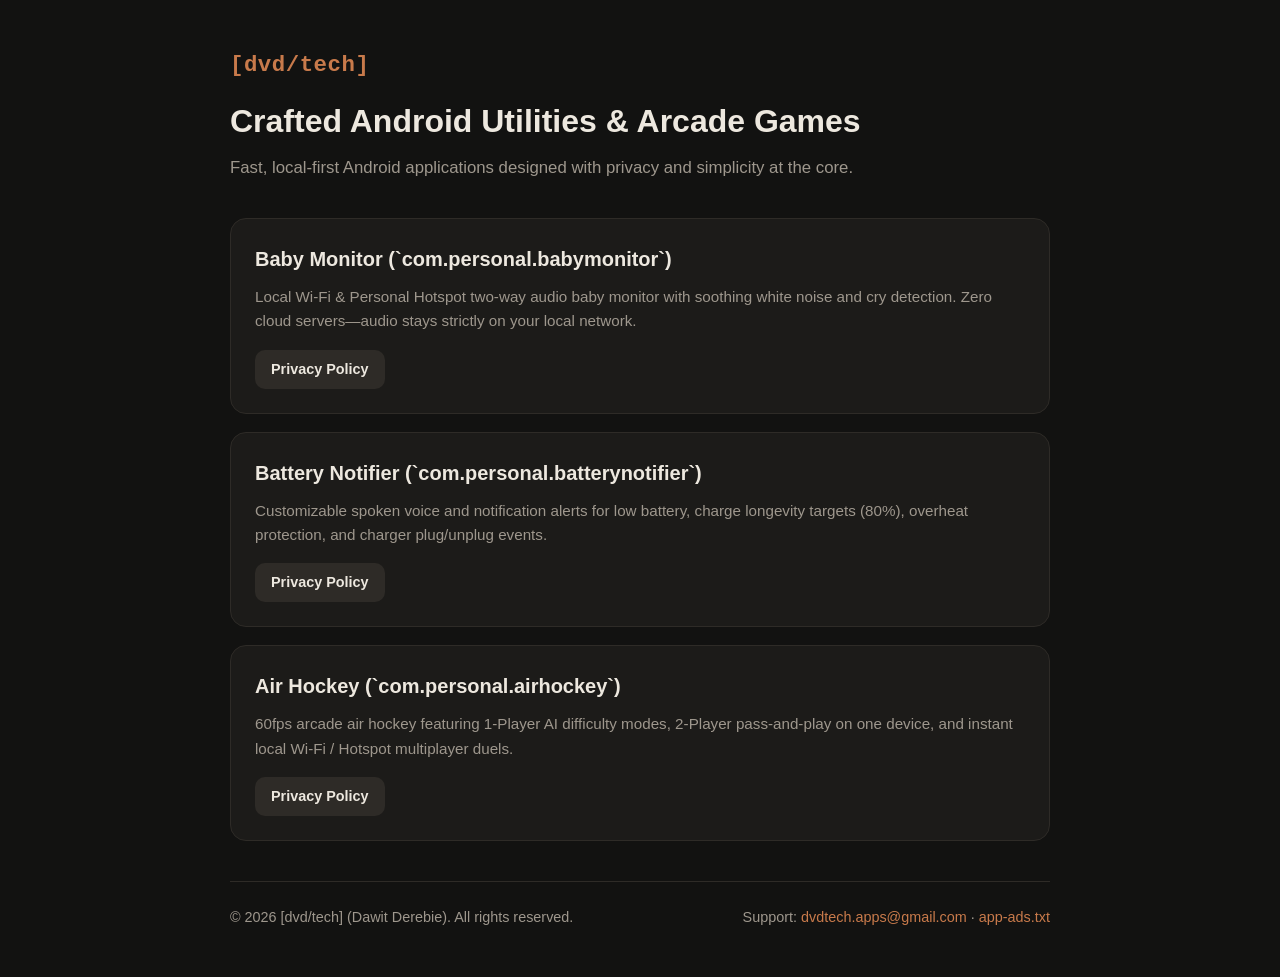
==== index.html @ 8755b87b "Publish [dvd/tech] privacy policies and AdMob app-ads.txt" ====
<!DOCTYPE html>
<html lang="en">
<head>
  <meta charset="UTF-8">
  <meta name="viewport" content="width=device-width, initial-scale=1.0">
  <title>[dvd/tech] — Mobile Apps & Privacy Policies</title>
  <style>
    :root {
      --bg: #121211;
      --card: #1C1B19;
      --border: #2E2B27;
      --text: #EDE8DF;
      --subtle: #9E978D;
      --accent: #C87A4B;
      --blue: #2878E8;
      --green: #22A06B;
    }
    * { box-sizing: border-box; margin: 0; padding: 0; }
    body {
      font-family: -apple-system, BlinkMacSystemFont, "Segoe UI", Roboto, sans-serif;
      background: var(--bg);
      color: var(--text);
      line-height: 1.6;
      padding: 48px 20px;
    }
    .container { max-width: 820px; margin: 0 auto; }
    .brand {
      display: inline-block;
      font-family: ui-monospace, SFMono-Regular, Menlo, monospace;
      font-weight: 700;
      font-size: 1.4rem;
      color: var(--accent);
      margin-bottom: 12px;
      letter-spacing: 0.5px;
    }
    h1 { font-size: 2rem; font-weight: 800; margin-bottom: 8px; }
    p.lead { color: var(--subtle); font-size: 1.05rem; margin-bottom: 36px; }
    .grid { display: grid; gap: 18px; margin-bottom: 40px; }
    .card {
      background: var(--card);
      border: 1px solid var(--border);
      border-radius: 16px;
      padding: 24px;
      display: flex;
      flex-direction: column;
      gap: 10px;
    }
    .card h2 { font-size: 1.25rem; font-weight: 700; }
    .card p { color: var(--subtle); font-size: 0.95rem; }
    .links { display: flex; gap: 12px; margin-top: 6px; flex-wrap: wrap; }
    a.btn {
      display: inline-block;
      padding: 8px 16px;
      border-radius: 10px;
      background: var(--border);
      color: var(--text);
      text-decoration: none;
      font-size: 0.9rem;
      font-weight: 600;
      transition: opacity 0.15s;
    }
    a.btn:hover { opacity: 0.85; }
    footer {
      border-top: 1px solid var(--border);
      padding-top: 24px;
      color: var(--subtle);
      font-size: 0.9rem;
      display: flex;
      justify-content: space-between;
      flex-wrap: wrap;
      gap: 12px;
    }
    footer a { color: var(--accent); text-decoration: none; }
  </style>
</head>
<body>
  <div class="container">
    <div class="brand">[dvd/tech]</div>
    <h1>Crafted Android Utilities & Arcade Games</h1>
    <p class="lead">Fast, local-first Android applications designed with privacy and simplicity at the core.</p>

    <div class="grid">
      <div class="card">
        <h2>Baby Monitor (`com.personal.babymonitor`)</h2>
        <p>Local Wi-Fi & Personal Hotspot two-way audio baby monitor with soothing white noise and cry detection. Zero cloud servers—audio stays strictly on your local network.</p>
        <div class="links">
          <a class="btn" href="/baby-monitor-privacy.html">Privacy Policy</a>
        </div>
      </div>

      <div class="card">
        <h2>Battery Notifier (`com.personal.batterynotifier`)</h2>
        <p>Customizable spoken voice and notification alerts for low battery, charge longevity targets (80%), overheat protection, and charger plug/unplug events.</p>
        <div class="links">
          <a class="btn" href="/battery-notifier-privacy.html">Privacy Policy</a>
        </div>
      </div>

      <div class="card">
        <h2>Air Hockey (`com.personal.airhockey`)</h2>
        <p>60fps arcade air hockey featuring 1-Player AI difficulty modes, 2-Player pass-and-play on one device, and instant local Wi-Fi / Hotspot multiplayer duels.</p>
        <div class="links">
          <a class="btn" href="/air-hockey-privacy.html">Privacy Policy</a>
        </div>
      </div>
    </div>

    <footer>
      <span>&copy; 2026 [dvd/tech] (Dawit Derebie). All rights reserved.</span>
      <span>Support: <a href="mailto:dvdtech.apps@gmail.com">dvdtech.apps@gmail.com</a> · <a href="/app-ads.txt">app-ads.txt</a></span>
    </footer>
  </div>
</body>
</html>
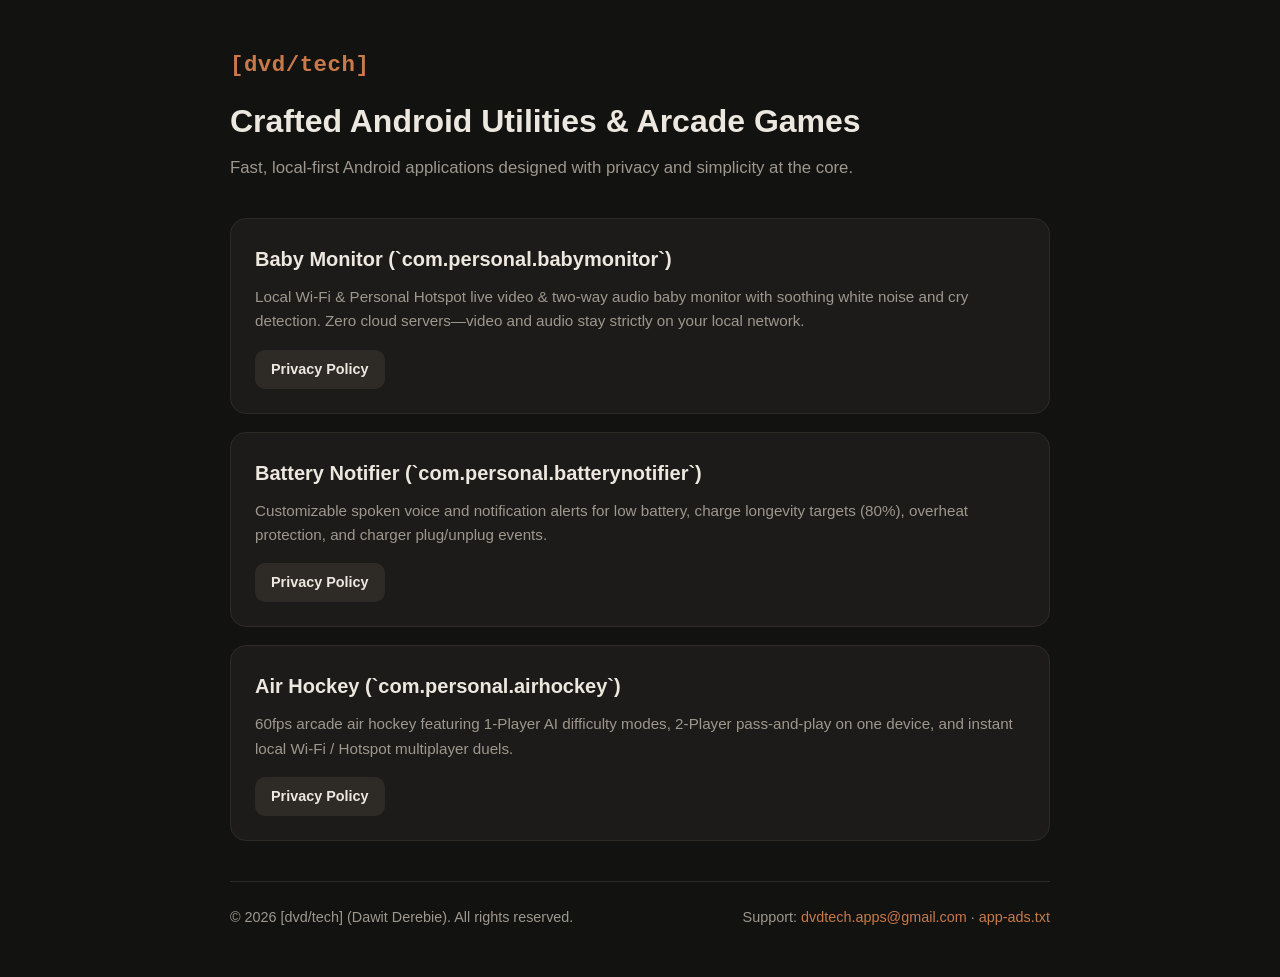
==== commit 48cc2caf: "Include CAMERA permission and live video streaming in Baby Monitor privacy policy" ====
--- a/index.html
+++ b/index.html
@@ -82,7 +82,7 @@
     <div class="grid">
       <div class="card">
         <h2>Baby Monitor (`com.personal.babymonitor`)</h2>
-        <p>Local Wi-Fi & Personal Hotspot two-way audio baby monitor with soothing white noise and cry detection. Zero cloud servers—audio stays strictly on your local network.</p>
+        <p>Local Wi-Fi &amp; Personal Hotspot live video &amp; two-way audio baby monitor with soothing white noise and cry detection. Zero cloud servers—video and audio stay strictly on your local network.</p>
         <div class="links">
           <a class="btn" href="/baby-monitor-privacy.html">Privacy Policy</a>
         </div>
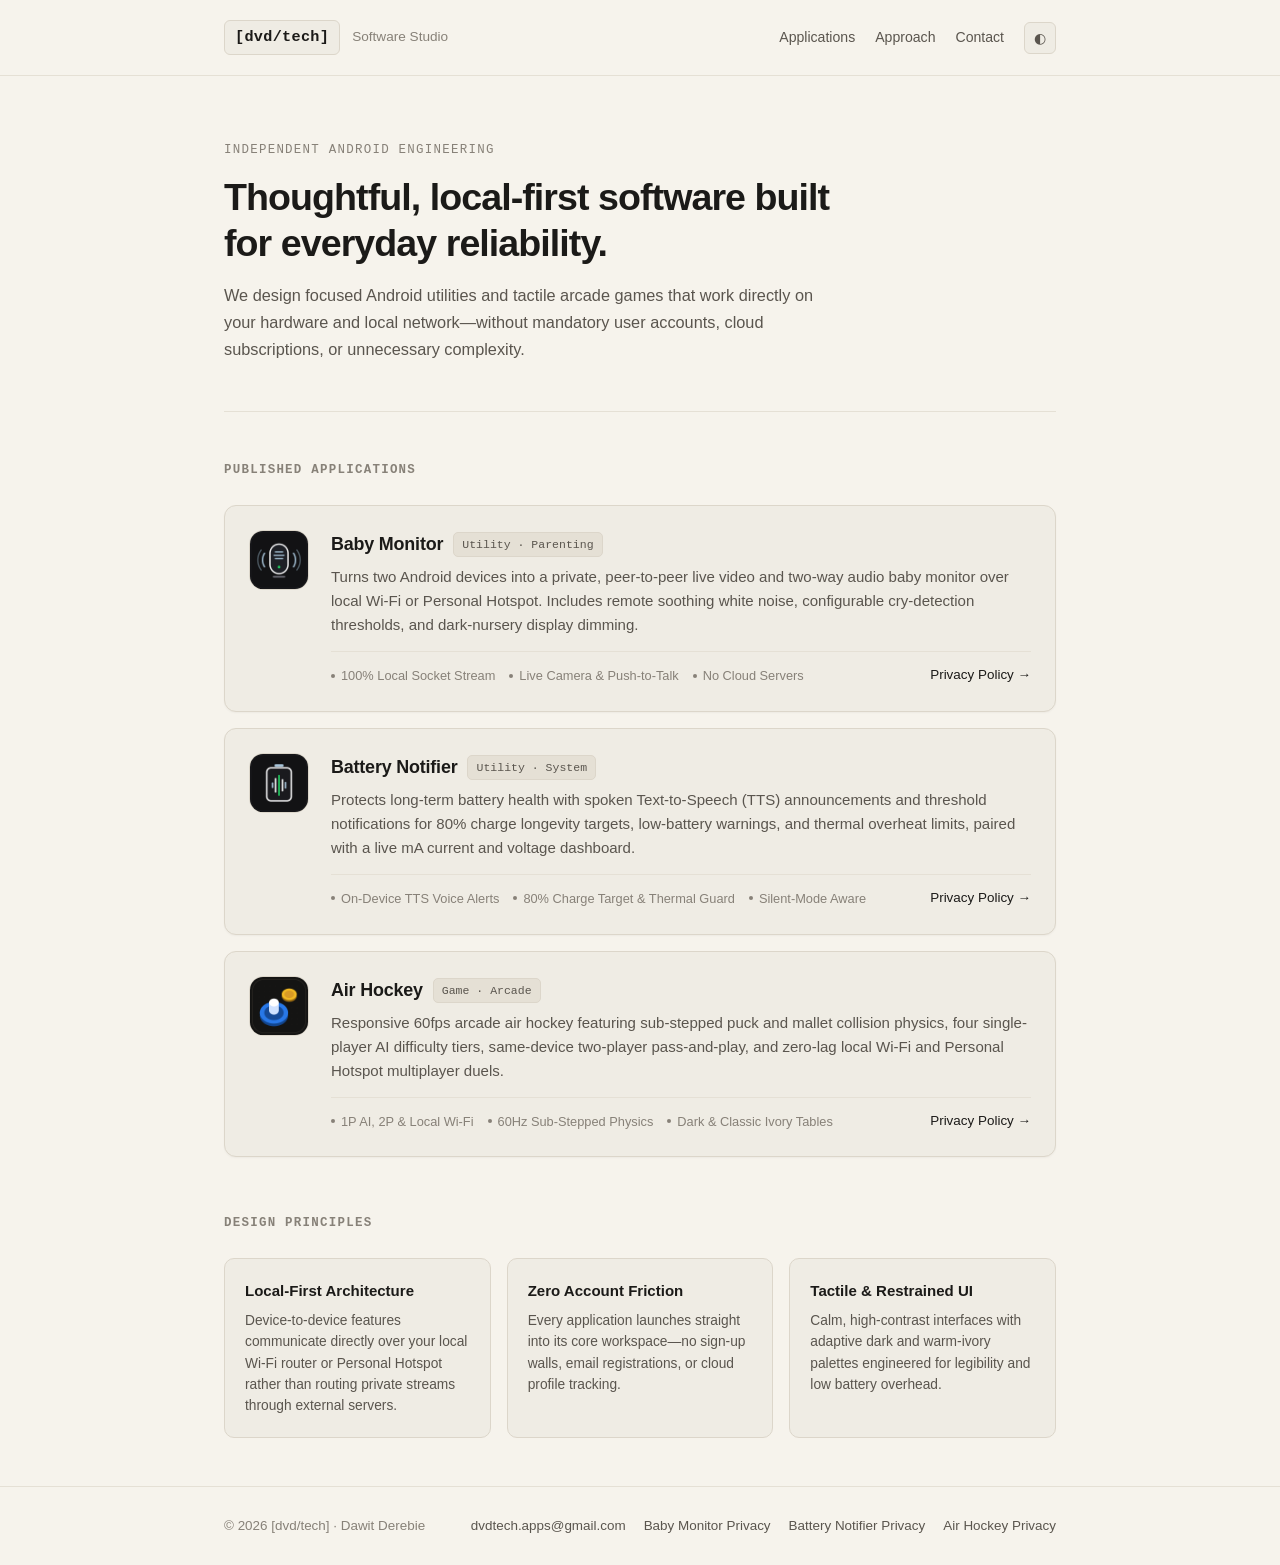
==== commit c2eaabfb: "Redesign [dvd/tech] studio site and privacy documentation with refined editorial layout" ====
--- a/index.html
+++ b/index.html
@@ -3,112 +3,150 @@
 <head>
   <meta charset="UTF-8">
   <meta name="viewport" content="width=device-width, initial-scale=1.0">
-  <title>[dvd/tech] — Mobile Apps & Privacy Policies</title>
-  <style>
-    :root {
-      --bg: #121211;
-      --card: #1C1B19;
-      --border: #2E2B27;
-      --text: #EDE8DF;
-      --subtle: #9E978D;
-      --accent: #C87A4B;
-      --blue: #2878E8;
-      --green: #22A06B;
+  <title>[dvd/tech] — Independent Android Software Studio</title>
+  <meta name="description" content="Thoughtful, local-first utilities and arcade games for Android by [dvd/tech].">
+  <link rel="stylesheet" href="/style.css">
+  <script>
+    (function() {
+      var saved = localStorage.getItem('dvdtech_theme');
+      if (saved === 'light' || saved === 'dark') {
+        document.documentElement.setAttribute('data-theme', saved);
+      } else if (window.matchMedia && window.matchMedia('(prefers-color-scheme: light)').matches) {
+        document.documentElement.setAttribute('data-theme', 'light');
+      }
+    })();
+    function toggleTheme() {
+      var cur = document.documentElement.getAttribute('data-theme') === 'light' ? 'dark' : 'light';
+      document.documentElement.setAttribute('data-theme', cur);
+      localStorage.setItem('dvdtech_theme', cur);
     }
-    * { box-sizing: border-box; margin: 0; padding: 0; }
-    body {
-      font-family: -apple-system, BlinkMacSystemFont, "Segoe UI", Roboto, sans-serif;
-      background: var(--bg);
-      color: var(--text);
-      line-height: 1.6;
-      padding: 48px 20px;
-    }
-    .container { max-width: 820px; margin: 0 auto; }
-    .brand {
-      display: inline-block;
-      font-family: ui-monospace, SFMono-Regular, Menlo, monospace;
-      font-weight: 700;
-      font-size: 1.4rem;
-      color: var(--accent);
-      margin-bottom: 12px;
-      letter-spacing: 0.5px;
-    }
-    h1 { font-size: 2rem; font-weight: 800; margin-bottom: 8px; }
-    p.lead { color: var(--subtle); font-size: 1.05rem; margin-bottom: 36px; }
-    .grid { display: grid; gap: 18px; margin-bottom: 40px; }
-    .card {
-      background: var(--card);
-      border: 1px solid var(--border);
-      border-radius: 16px;
-      padding: 24px;
-      display: flex;
-      flex-direction: column;
-      gap: 10px;
-    }
-    .card h2 { font-size: 1.25rem; font-weight: 700; }
-    .card p { color: var(--subtle); font-size: 0.95rem; }
-    .links { display: flex; gap: 12px; margin-top: 6px; flex-wrap: wrap; }
-    a.btn {
-      display: inline-block;
-      padding: 8px 16px;
-      border-radius: 10px;
-      background: var(--border);
-      color: var(--text);
-      text-decoration: none;
-      font-size: 0.9rem;
-      font-weight: 600;
-      transition: opacity 0.15s;
-    }
-    a.btn:hover { opacity: 0.85; }
-    footer {
-      border-top: 1px solid var(--border);
-      padding-top: 24px;
-      color: var(--subtle);
-      font-size: 0.9rem;
-      display: flex;
-      justify-content: space-between;
-      flex-wrap: wrap;
-      gap: 12px;
-    }
-    footer a { color: var(--accent); text-decoration: none; }
-  </style>
+  </script>
 </head>
 <body>
-  <div class="container">
-    <div class="brand">[dvd/tech]</div>
-    <h1>Crafted Android Utilities & Arcade Games</h1>
-    <p class="lead">Fast, local-first Android applications designed with privacy and simplicity at the core.</p>
+  <header class="site-header">
+    <div class="container header-inner">
+      <a href="/" class="brand-link">
+        <span class="brand-mark">[dvd/tech]</span>
+        <span class="brand-sub">Software Studio</span>
+      </a>
+      <nav class="nav-actions">
+        <a href="#applications" class="nav-link">Applications</a>
+        <a href="#principles" class="nav-link">Approach</a>
+        <a href="mailto:dvdtech.apps@gmail.com" class="nav-link">Contact</a>
+        <button class="theme-btn" onclick="toggleTheme()" aria-label="Toggle color theme" title="Toggle Light/Dark Theme">&#9680;</button>
+      </nav>
+    </div>
+  </header>
 
-    <div class="grid">
-      <div class="card">
-        <h2>Baby Monitor (`com.personal.babymonitor`)</h2>
-        <p>Local Wi-Fi &amp; Personal Hotspot live video &amp; two-way audio baby monitor with soothing white noise and cry detection. Zero cloud servers—video and audio stay strictly on your local network.</p>
-        <div class="links">
-          <a class="btn" href="/baby-monitor-privacy.html">Privacy Policy</a>
+  <main class="container">
+    <section class="hero">
+      <div class="hero-eyebrow">Independent Android Engineering</div>
+      <h1>Thoughtful, local-first software built for everyday reliability.</h1>
+      <p>We design focused Android utilities and tactile arcade games that work directly on your hardware and local network—without mandatory user accounts, cloud subscriptions, or unnecessary complexity.</p>
+    </section>
+
+    <section id="applications" class="section">
+      <div class="section-header">
+        <span class="section-title">Published Applications</span>
+      </div>
+
+      <div class="app-list">
+        <article class="app-card">
+          <img class="app-icon" src="/assets/baby-monitor-icon.png" alt="Baby Monitor Icon">
+          <div class="app-body">
+            <div class="app-top">
+              <div class="app-title-group">
+                <h2 class="app-name">Baby Monitor</h2>
+                <span class="app-tag">Utility &middot; Parenting</span>
+              </div>
+            </div>
+            <p class="app-desc">Turns two Android devices into a private, peer-to-peer live video and two-way audio baby monitor over local Wi-Fi or Personal Hotspot. Includes remote soothing white noise, configurable cry-detection thresholds, and dark-nursery display dimming.</p>
+            <div class="app-meta">
+              <ul class="spec-list">
+                <li>100% Local Socket Stream</li>
+                <li>Live Camera &amp; Push-to-Talk</li>
+                <li>No Cloud Servers</li>
+              </ul>
+              <a class="policy-link" href="/baby-monitor-privacy.html">Privacy Policy &rarr;</a>
+            </div>
+          </div>
+        </article>
+
+        <article class="app-card">
+          <img class="app-icon" src="/assets/battery-notifier-icon.png" alt="Battery Notifier Icon">
+          <div class="app-body">
+            <div class="app-top">
+              <div class="app-title-group">
+                <h2 class="app-name">Battery Notifier</h2>
+                <span class="app-tag">Utility &middot; System</span>
+              </div>
+            </div>
+            <p class="app-desc">Protects long-term battery health with spoken Text-to-Speech (TTS) announcements and threshold notifications for 80% charge longevity targets, low-battery warnings, and thermal overheat limits, paired with a live mA current and voltage dashboard.</p>
+            <div class="app-meta">
+              <ul class="spec-list">
+                <li>On-Device TTS Voice Alerts</li>
+                <li>80% Charge Target &amp; Thermal Guard</li>
+                <li>Silent-Mode Aware</li>
+              </ul>
+              <a class="policy-link" href="/battery-notifier-privacy.html">Privacy Policy &rarr;</a>
+            </div>
+          </div>
+        </article>
+
+        <article class="app-card">
+          <img class="app-icon" src="/assets/air-hockey-icon.png" alt="Air Hockey Icon">
+          <div class="app-body">
+            <div class="app-top">
+              <div class="app-title-group">
+                <h2 class="app-name">Air Hockey</h2>
+                <span class="app-tag">Game &middot; Arcade</span>
+              </div>
+            </div>
+            <p class="app-desc">Responsive 60fps arcade air hockey featuring sub-stepped puck and mallet collision physics, four single-player AI difficulty tiers, same-device two-player pass-and-play, and zero-lag local Wi-Fi and Personal Hotspot multiplayer duels.</p>
+            <div class="app-meta">
+              <ul class="spec-list">
+                <li>1P AI, 2P &amp; Local Wi-Fi</li>
+                <li>60Hz Sub-Stepped Physics</li>
+                <li>Dark &amp; Classic Ivory Tables</li>
+              </ul>
+              <a class="policy-link" href="/air-hockey-privacy.html">Privacy Policy &rarr;</a>
+            </div>
+          </div>
+        </article>
+      </div>
+    </section>
+
+    <section id="principles" class="section" style="padding-top: 8px;">
+      <div class="section-header">
+        <span class="section-title">Design Principles</span>
+      </div>
+      <div class="principles-grid">
+        <div class="principle-card">
+          <h3>Local-First Architecture</h3>
+          <p>Device-to-device features communicate directly over your local Wi-Fi router or Personal Hotspot rather than routing private streams through external servers.</p>
+        </div>
+        <div class="principle-card">
+          <h3>Zero Account Friction</h3>
+          <p>Every application launches straight into its core workspace—no sign-up walls, email registrations, or cloud profile tracking.</p>
+        </div>
+        <div class="principle-card">
+          <h3>Tactile &amp; Restrained UI</h3>
+          <p>Calm, high-contrast interfaces with adaptive dark and warm-ivory palettes engineered for legibility and low battery overhead.</p>
         </div>
       </div>
+    </section>
+  </main>
 
-      <div class="card">
-        <h2>Battery Notifier (`com.personal.batterynotifier`)</h2>
-        <p>Customizable spoken voice and notification alerts for low battery, charge longevity targets (80%), overheat protection, and charger plug/unplug events.</p>
-        <div class="links">
-          <a class="btn" href="/battery-notifier-privacy.html">Privacy Policy</a>
-        </div>
-      </div>
-
-      <div class="card">
-        <h2>Air Hockey (`com.personal.airhockey`)</h2>
-        <p>60fps arcade air hockey featuring 1-Player AI difficulty modes, 2-Player pass-and-play on one device, and instant local Wi-Fi / Hotspot multiplayer duels.</p>
-        <div class="links">
-          <a class="btn" href="/air-hockey-privacy.html">Privacy Policy</a>
-        </div>
+  <footer class="site-footer">
+    <div class="container footer-inner">
+      <span>&copy; 2026 [dvd/tech] &middot; Dawit Derebie</span>
+      <div class="footer-links">
+        <a href="mailto:dvdtech.apps@gmail.com">dvdtech.apps@gmail.com</a>
+        <a href="/baby-monitor-privacy.html">Baby Monitor Privacy</a>
+        <a href="/battery-notifier-privacy.html">Battery Notifier Privacy</a>
+        <a href="/air-hockey-privacy.html">Air Hockey Privacy</a>
       </div>
     </div>
-
-    <footer>
-      <span>&copy; 2026 [dvd/tech] (Dawit Derebie). All rights reserved.</span>
-      <span>Support: <a href="mailto:dvdtech.apps@gmail.com">dvdtech.apps@gmail.com</a> · <a href="/app-ads.txt">app-ads.txt</a></span>
-    </footer>
-  </div>
+  </footer>
 </body>
 </html>
--- a/style.css
+++ b/style.css
@@ -0,0 +1,485 @@
+:root {
+  --bg: #111110;
+  --surface: #181715;
+  --surface-hover: #1E1D1A;
+  --border: #282623;
+  --border-subtle: #201E1C;
+  --text: #ECE7DF;
+  --text-secondary: #A69F95;
+  --text-muted: #706B63;
+  --accent: #C87A4B;
+  --badge-bg: #211F1C;
+  --shadow: 0 1px 2px rgba(0, 0, 0, 0.35);
+}
+
+[data-theme="light"] {
+  --bg: #F6F3EC;
+  --surface: #EFECE4;
+  --surface-hover: #E8E4DA;
+  --border: #DCD6CA;
+  --border-subtle: #E5E0D5;
+  --text: #1B1A18;
+  --text-secondary: #5A554E;
+  --text-muted: #878178;
+  --accent: #B56535;
+  --badge-bg: #E5E0D5;
+  --shadow: 0 1px 2px rgba(0, 0, 0, 0.04);
+}
+
+* {
+  box-sizing: border-box;
+  margin: 0;
+  padding: 0;
+}
+
+html {
+  font-size: 16px;
+  -webkit-font-smoothing: antialiased;
+  -moz-osx-font-smoothing: grayscale;
+  scroll-behavior: smooth;
+}
+
+body {
+  font-family: -apple-system, BlinkMacSystemFont, "Inter", "Segoe UI", Roboto, Helvetica, Arial, sans-serif;
+  background-color: var(--bg);
+  color: var(--text);
+  line-height: 1.65;
+  min-height: 100vh;
+  display: flex;
+  flex-direction: column;
+  transition: background-color 0.2s ease, color 0.2s ease;
+}
+
+.container {
+  width: 100%;
+  max-width: 880px;
+  margin: 0 auto;
+  padding: 0 24px;
+}
+
+/* Header & Navigation */
+.site-header {
+  border-bottom: 1px solid var(--border-subtle);
+  padding: 20px 0;
+}
+
+.header-inner {
+  display: flex;
+  align-items: center;
+  justify-content: space-between;
+  gap: 16px;
+}
+
+.brand-link {
+  display: inline-flex;
+  align-items: center;
+  gap: 12px;
+  text-decoration: none;
+  color: var(--text);
+}
+
+.brand-mark {
+  font-family: ui-monospace, "SF Mono", SFMono-Regular, Menlo, Consolas, monospace;
+  font-size: 0.95rem;
+  font-weight: 600;
+  letter-spacing: 0.02em;
+  color: var(--text);
+  padding: 4px 10px;
+  background: var(--surface);
+  border: 1px solid var(--border);
+  border-radius: 6px;
+}
+
+.brand-sub {
+  font-size: 0.85rem;
+  color: var(--text-muted);
+  font-weight: 500;
+}
+
+.nav-actions {
+  display: flex;
+  align-items: center;
+  gap: 20px;
+}
+
+.nav-link {
+  color: var(--text-secondary);
+  text-decoration: none;
+  font-size: 0.88rem;
+  font-weight: 500;
+  transition: color 0.15s ease;
+}
+
+.nav-link:hover {
+  color: var(--text);
+}
+
+.theme-btn {
+  background: var(--surface);
+  border: 1px solid var(--border);
+  color: var(--text-secondary);
+  width: 32px;
+  height: 32px;
+  border-radius: 6px;
+  cursor: pointer;
+  display: inline-flex;
+  align-items: center;
+  justify-content: center;
+  font-size: 0.85rem;
+  transition: border-color 0.15s ease, color 0.15s ease;
+}
+
+.theme-btn:hover {
+  color: var(--text);
+  border-color: var(--text-muted);
+}
+
+/* Hero Section */
+.hero {
+  padding: 64px 0 48px;
+  border-bottom: 1px solid var(--border-subtle);
+}
+
+.hero-eyebrow {
+  font-family: ui-monospace, "SF Mono", SFMono-Regular, Menlo, monospace;
+  font-size: 0.78rem;
+  text-transform: uppercase;
+  letter-spacing: 0.1em;
+  color: var(--text-muted);
+  margin-bottom: 14px;
+}
+
+.hero h1 {
+  font-size: clamp(1.75rem, 3.5vw, 2.35rem);
+  font-weight: 650;
+  letter-spacing: -0.025em;
+  line-height: 1.22;
+  color: var(--text);
+  max-width: 640px;
+  margin-bottom: 16px;
+}
+
+.hero p {
+  font-size: 1.02rem;
+  color: var(--text-secondary);
+  max-width: 600px;
+  line-height: 1.65;
+}
+
+/* Section Headers */
+.section {
+  padding: 48px 0;
+}
+
+.section-header {
+  display: flex;
+  align-items: baseline;
+  justify-content: space-between;
+  margin-bottom: 24px;
+}
+
+.section-title {
+  font-family: ui-monospace, "SF Mono", SFMono-Regular, Menlo, monospace;
+  font-size: 0.78rem;
+  text-transform: uppercase;
+  letter-spacing: 0.1em;
+  color: var(--text-muted);
+  font-weight: 600;
+}
+
+/* App Cards */
+.app-list {
+  display: flex;
+  flex-direction: column;
+  gap: 16px;
+}
+
+.app-card {
+  background: var(--surface);
+  border: 1px solid var(--border);
+  border-radius: 12px;
+  padding: 24px;
+  display: flex;
+  gap: 22px;
+  align-items: flex-start;
+  box-shadow: var(--shadow);
+  transition: border-color 0.15s ease, background-color 0.15s ease;
+}
+
+.app-card:hover {
+  background: var(--surface-hover);
+}
+
+.app-icon {
+  width: 60px;
+  height: 60px;
+  border-radius: 14px;
+  flex-shrink: 0;
+  border: 1px solid var(--border);
+  object-fit: cover;
+}
+
+.app-body {
+  flex: 1;
+  min-width: 0;
+}
+
+.app-top {
+  display: flex;
+  align-items: center;
+  justify-content: space-between;
+  gap: 12px;
+  flex-wrap: wrap;
+  margin-bottom: 6px;
+}
+
+.app-title-group {
+  display: flex;
+  align-items: center;
+  gap: 10px;
+}
+
+.app-name {
+  font-size: 1.12rem;
+  font-weight: 620;
+  letter-spacing: -0.01em;
+  color: var(--text);
+}
+
+.app-tag {
+  font-family: ui-monospace, "SF Mono", SFMono-Regular, Menlo, monospace;
+  font-size: 0.72rem;
+  color: var(--text-secondary);
+  background: var(--badge-bg);
+  border: 1px solid var(--border);
+  padding: 2px 8px;
+  border-radius: 5px;
+}
+
+.app-desc {
+  font-size: 0.94rem;
+  color: var(--text-secondary);
+  margin-bottom: 14px;
+  line-height: 1.6;
+}
+
+.app-meta {
+  display: flex;
+  align-items: center;
+  justify-content: space-between;
+  flex-wrap: wrap;
+  gap: 12px;
+  padding-top: 12px;
+  border-top: 1px solid var(--border-subtle);
+}
+
+.spec-list {
+  display: flex;
+  flex-wrap: wrap;
+  gap: 14px;
+  list-style: none;
+}
+
+.spec-list li {
+  font-size: 0.8rem;
+  color: var(--text-muted);
+  display: inline-flex;
+  align-items: center;
+  gap: 6px;
+}
+
+.spec-list li::before {
+  content: "";
+  width: 4px;
+  height: 4px;
+  border-radius: 50%;
+  background: var(--text-muted);
+}
+
+.policy-link {
+  font-size: 0.84rem;
+  font-weight: 500;
+  color: var(--text);
+  text-decoration: none;
+  display: inline-flex;
+  align-items: center;
+  gap: 4px;
+  transition: color 0.15s ease;
+}
+
+.policy-link:hover {
+  color: var(--accent);
+}
+
+/* Principles Grid */
+.principles-grid {
+  display: grid;
+  grid-template-columns: repeat(auto-fit, minmax(240px, 1fr));
+  gap: 16px;
+}
+
+.principle-card {
+  background: var(--surface);
+  border: 1px solid var(--border);
+  border-radius: 10px;
+  padding: 20px;
+}
+
+.principle-card h3 {
+  font-size: 0.94rem;
+  font-weight: 600;
+  margin-bottom: 6px;
+  color: var(--text);
+}
+
+.principle-card p {
+  font-size: 0.86rem;
+  color: var(--text-secondary);
+  line-height: 1.55;
+}
+
+/* Legal / Privacy Document Layout */
+.doc-wrapper {
+  padding: 48px 0 64px;
+}
+
+.breadcrumb {
+  display: inline-flex;
+  align-items: center;
+  gap: 6px;
+  font-size: 0.85rem;
+  color: var(--text-secondary);
+  text-decoration: none;
+  margin-bottom: 28px;
+}
+
+.breadcrumb:hover {
+  color: var(--text);
+}
+
+.doc-header {
+  display: flex;
+  align-items: center;
+  gap: 18px;
+  padding-bottom: 24px;
+  margin-bottom: 28px;
+  border-bottom: 1px solid var(--border);
+}
+
+.doc-header img {
+  width: 52px;
+  height: 52px;
+  border-radius: 12px;
+  border: 1px solid var(--border);
+}
+
+.doc-header h1 {
+  font-size: 1.55rem;
+  font-weight: 650;
+  letter-spacing: -0.02em;
+  line-height: 1.25;
+}
+
+.doc-sub {
+  font-family: ui-monospace, "SF Mono", SFMono-Regular, Menlo, monospace;
+  font-size: 0.78rem;
+  color: var(--text-muted);
+  margin-top: 4px;
+}
+
+.summary-box {
+  background: var(--surface);
+  border: 1px solid var(--border);
+  border-radius: 10px;
+  padding: 18px 20px;
+  margin-bottom: 32px;
+}
+
+.summary-box .summary-label {
+  font-family: ui-monospace, "SF Mono", SFMono-Regular, Menlo, monospace;
+  font-size: 0.73rem;
+  text-transform: uppercase;
+  letter-spacing: 0.08em;
+  color: var(--text-muted);
+  margin-bottom: 6px;
+}
+
+.summary-box p {
+  font-size: 0.92rem;
+  color: var(--text-secondary);
+  margin: 0;
+}
+
+.doc-content h2 {
+  font-size: 1.05rem;
+  font-weight: 620;
+  color: var(--text);
+  margin: 28px 0 10px;
+  letter-spacing: -0.01em;
+}
+
+.doc-content p,
+.doc-content li {
+  font-size: 0.94rem;
+  color: var(--text-secondary);
+  margin-bottom: 10px;
+}
+
+.doc-content ul {
+  padding-left: 20px;
+  margin-bottom: 16px;
+}
+
+.doc-content code {
+  font-family: ui-monospace, "SF Mono", SFMono-Regular, Menlo, monospace;
+  font-size: 0.82rem;
+  background: var(--surface);
+  border: 1px solid var(--border);
+  padding: 1px 6px;
+  border-radius: 4px;
+  color: var(--text);
+}
+
+.doc-content a {
+  color: var(--text);
+  text-decoration: underline;
+  text-underline-offset: 3px;
+}
+
+/* Footer */
+.site-footer {
+  margin-top: auto;
+  border-top: 1px solid var(--border-subtle);
+  padding: 28px 0;
+}
+
+.footer-inner {
+  display: flex;
+  align-items: center;
+  justify-content: space-between;
+  flex-wrap: wrap;
+  gap: 12px;
+  font-size: 0.84rem;
+  color: var(--text-muted);
+}
+
+.footer-links {
+  display: flex;
+  gap: 18px;
+}
+
+.footer-links a {
+  color: var(--text-secondary);
+  text-decoration: none;
+}
+
+.footer-links a:hover {
+  color: var(--text);
+}
+
+@media (max-width: 600px) {
+  .brand-sub { display: none; }
+  .hero { padding: 44px 0 36px; }
+  .app-card { flex-direction: column; gap: 14px; padding: 20px; }
+  .app-icon { width: 52px; height: 52px; }
+}
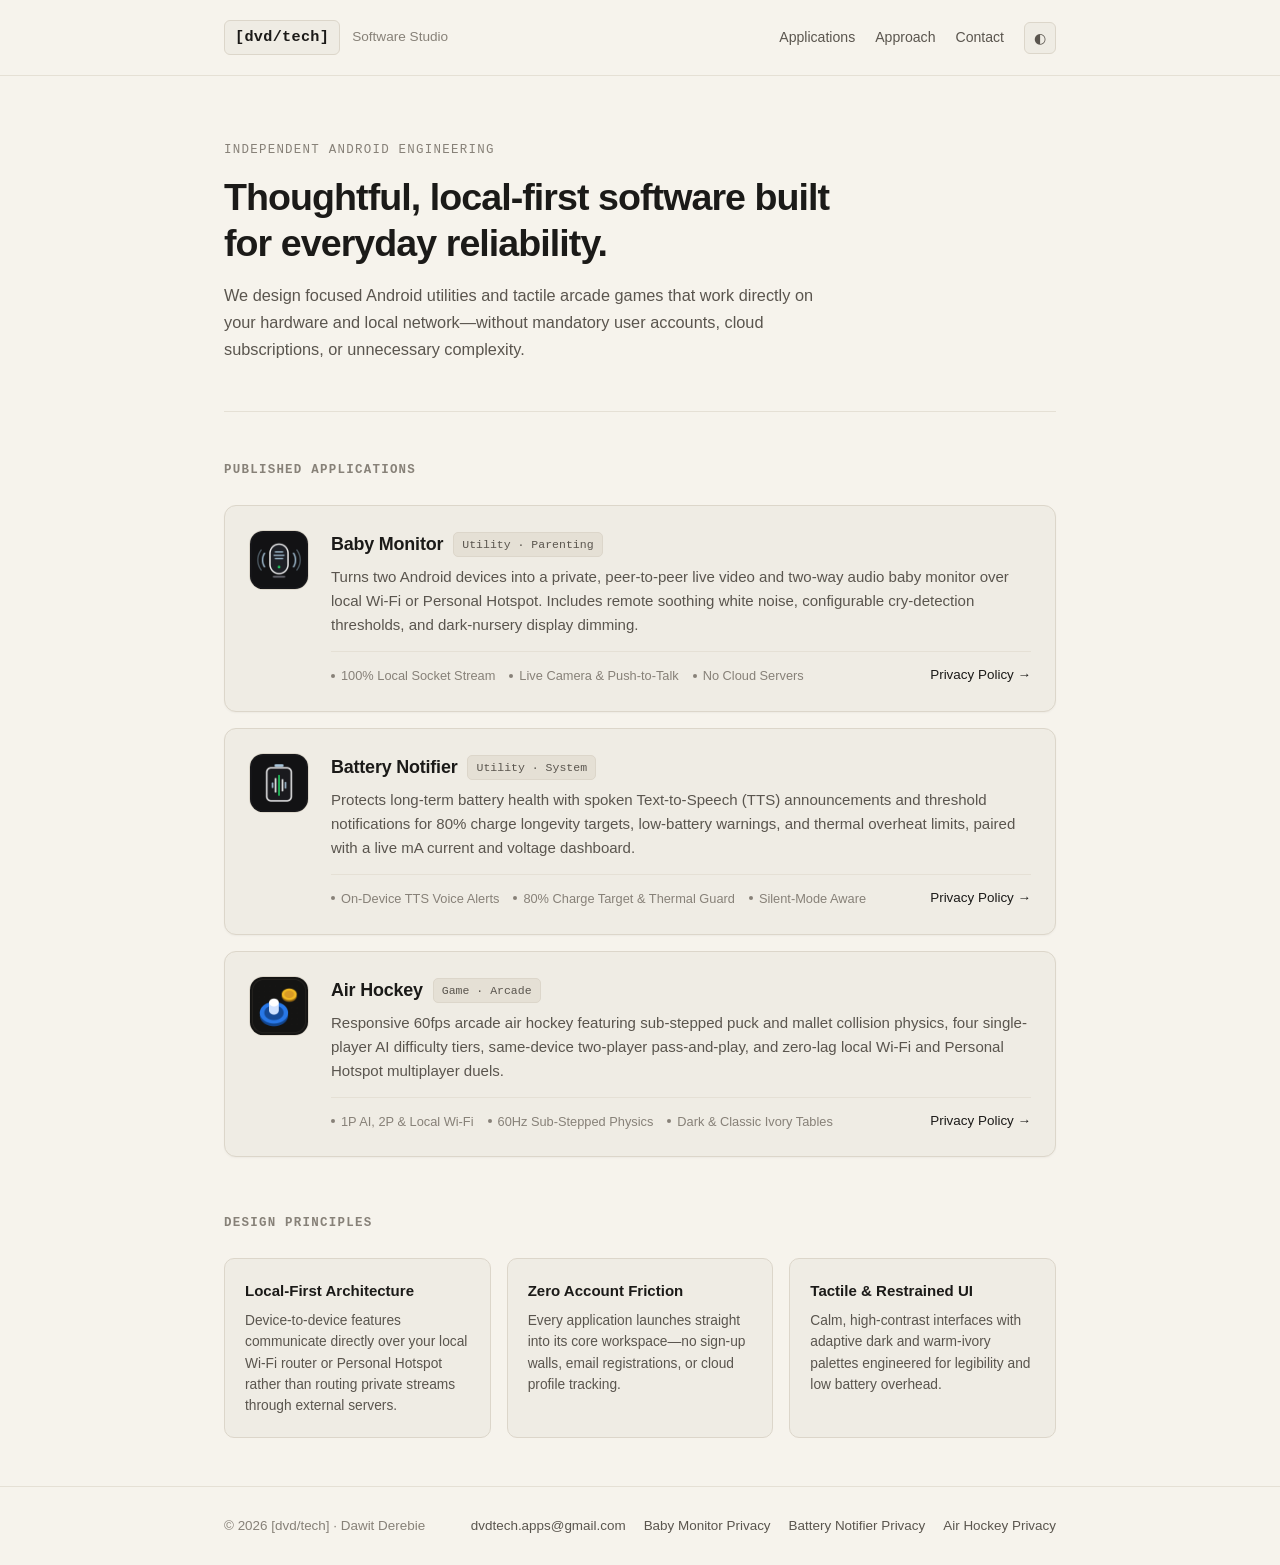
==== commit d15df0f4: "Add dynamic footer year and comprehensive mobile/tablet responsive breakpoints" ====
--- a/index.html
+++ b/index.html
@@ -139,7 +139,7 @@
 
   <footer class="site-footer">
     <div class="container footer-inner">
-      <span>&copy; 2026 [dvd/tech] &middot; Dawit Derebie</span>
+      <span>&copy; <span id="current-year">2026</span> [dvd/tech] &middot; Dawit Derebie</span>
       <div class="footer-links">
         <a href="mailto:dvdtech.apps@gmail.com">dvdtech.apps@gmail.com</a>
         <a href="/baby-monitor-privacy.html">Baby Monitor Privacy</a>
@@ -148,5 +148,6 @@
       </div>
     </div>
   </footer>
+  <script>document.getElementById('current-year').textContent = new Date().getFullYear();</script>
 </body>
 </html>
--- a/style.css
+++ b/style.css
@@ -465,7 +465,8 @@
 
 .footer-links {
   display: flex;
-  gap: 18px;
+  flex-wrap: wrap;
+  gap: 12px 18px;
 }
 
 .footer-links a {
@@ -477,9 +478,42 @@
   color: var(--text);
 }
 
-@media (max-width: 600px) {
+.doc-content {
+  overflow-wrap: break-word;
+  word-break: break-word;
+}
+
+@media (max-width: 720px) {
+  .container { padding: 0 18px; }
+  .hero { padding: 44px 0 36px; }
+  .section { padding: 36px 0; }
+  .app-card { padding: 20px; gap: 16px; }
+  .principles-grid { grid-template-columns: 1fr; }
+  .footer-inner { flex-direction: column; align-items: flex-start; gap: 14px; }
+}
+
+@media (max-width: 540px) {
+  .site-header { padding: 14px 0; }
+  .header-inner { gap: 10px; }
   .brand-sub { display: none; }
-  .hero { padding: 44px 0 36px; }
-  .app-card { flex-direction: column; gap: 14px; padding: 20px; }
+  .nav-actions { gap: 12px; }
+  .nav-link { font-size: 0.82rem; }
+  .hero { padding: 32px 0 28px; }
+  .hero h1 { font-size: 1.55rem; }
+  .hero p { font-size: 0.94rem; }
+  .app-card { flex-direction: column; gap: 14px; padding: 18px; }
   .app-icon { width: 52px; height: 52px; }
-}
+  .app-meta { flex-direction: column; align-items: flex-start; gap: 10px; }
+  .spec-list { gap: 8px 12px; }
+  .doc-wrapper { padding: 32px 0 48px; }
+  .doc-header { flex-direction: column; align-items: flex-start; gap: 12px; padding-bottom: 18px; }
+  .doc-header h1 { font-size: 1.32rem; }
+  .summary-box { padding: 14px 16px; }
+}
+
+@media (max-width: 380px) {
+  .container { padding: 0 14px; }
+  .nav-actions { gap: 10px; }
+  .brand-mark { font-size: 0.86rem; padding: 3px 8px; }
+  .app-title-group { flex-direction: column; align-items: flex-start; gap: 6px; }
+}
